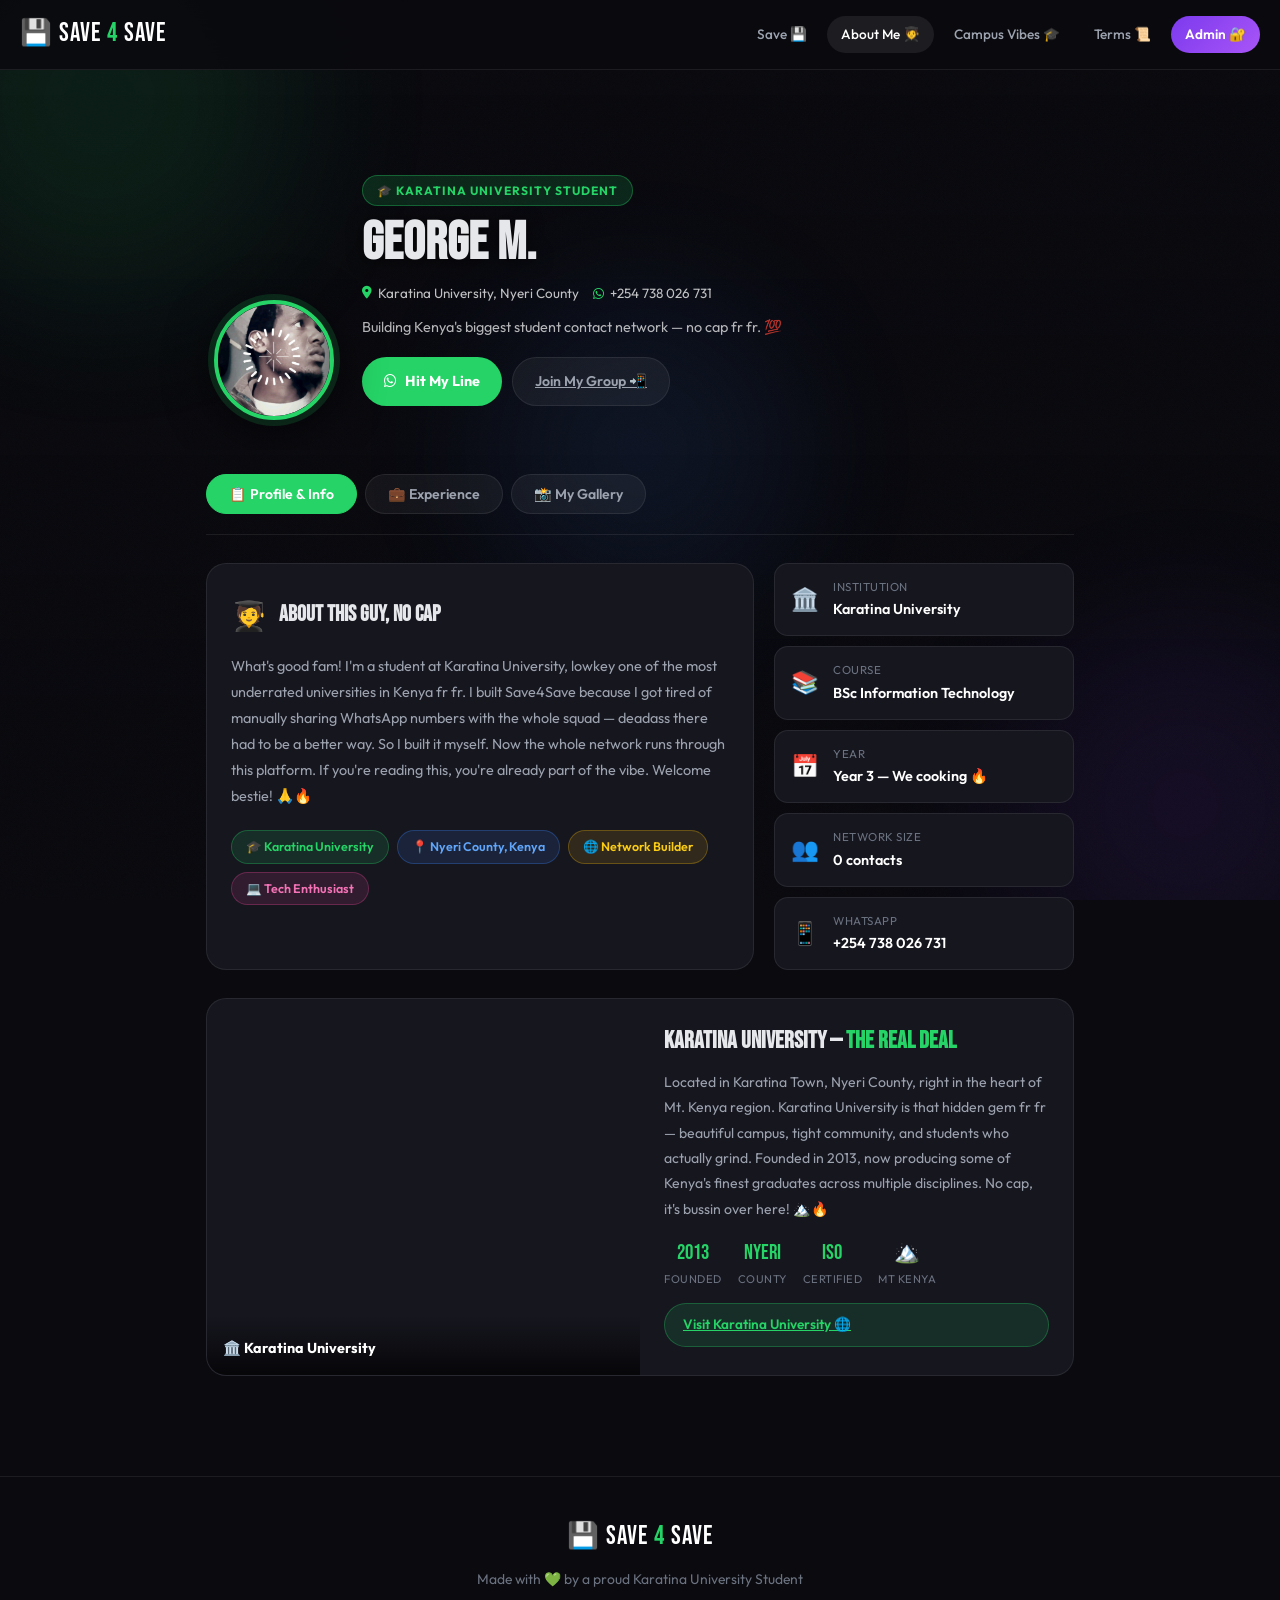
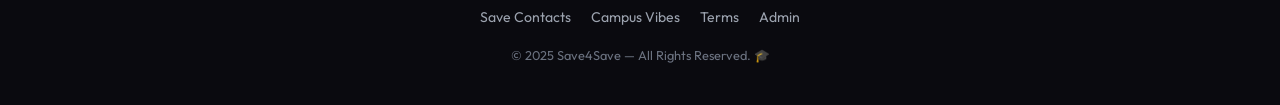
==== about.html @ a0dfc0fa "Save4Save - Kenya Student Network 🇰🇪" ====
<!doctype html>
<html lang="en">
  <head>
    <meta charset="UTF-8" />
    <meta
      name="viewport"
      content="width=device-width,initial-scale=1.0,maximum-scale=1.0,user-scalable=no"
    />
    <meta name="theme-color" content="#0a0a0f" />
    <title>About Me 🧑‍🎓 | Save4Save</title>
    <link rel="stylesheet" href="style.css" />
    <link
      href="https://fonts.googleapis.com/css2?family=Bebas+Neue&family=Outfit:wght@300;400;500;600;700;800;900&display=swap"
      rel="stylesheet"
    />
    <link
      rel="stylesheet"
      href="https://cdnjs.cloudflare.com/ajax/libs/font-awesome/6.5.0/css/all.min.css"
    />
  </head>
  <body>
    <div class="about-page-bg"></div>
    <div class="noise"></div>
    <div class="blobs">
      <div class="bl bl1"></div>
      <div class="bl bl2"></div>
      <div class="bl bl3"></div>
    </div>

    <nav class="navbar">
      <a href="index.html" class="brand"
        ><span>💾</span>Save<span class="g">4</span>Save</a
      >
      <div class="navlinks" id="navLinks">
        <a href="index.html" class="nl">Save 💾</a>
        <a href="about.html" class="nl active">About Me 🧑‍🎓</a>
        <a href="campus.html" class="nl">Campus Vibes 🎓</a>
        <a href="terms.html" class="nl">Terms 📜</a>
        <a href="admin.html" class="nl admin-pill">Admin 🔐</a>
      </div>
      <button class="ham" onclick="toggleNav()">
        <i class="fas fa-bars"></i>
      </button>
    </nav>

    <!-- HERO PROFILE -->
    <section class="about-hero">
      <div class="about-hero-bg"></div>
      <div class="about-hero-content">
        <div class="profile-ava-big" id="profileAvaBig">
          <img
            src="[data-uri]"
            id="profileAvaImg"
            alt="Admin"
            style="
              width: 100%;
              height: 100%;
              object-fit: cover;
              border-radius: 50%;
              display: none;
            "
          /><span id="profileAvaEmoji">👑</span>
        </div>
        <div class="profile-hero-info">
          <div class="profile-tag">🎓 Karatina University Student</div>
          <h1 class="profile-name" id="profileHeroName">Save4Save Admin</h1>
          <div class="profile-meta-row">
            <span class="pmeta"
              ><i class="fas fa-map-marker-alt"></i> Karatina University, Nyeri
              County</span
            >
            <span class="pmeta"
              ><i class="fab fa-whatsapp"></i> +254 738 026 731</span
            >
          </div>
          <div class="profile-bio-text" id="profileHeroBio">
            Building Kenya's biggest student contact network — no cap fr fr. 💯
          </div>
          <div class="profile-hero-btns">
            <a href="https://wa.me/254738026731" target="_blank" class="btn-wa"
              ><i class="fab fa-whatsapp"></i> Hit My Line</a
            >
            <a
              href="https://chat.whatsapp.com/Lku4EybnDOw4VTxQqYb6nT?mode=gi_t"
              target="_blank"
              class="btn-ghost"
              >Join My Group 📲</a
            >
          </div>
        </div>
      </div>
    </section>

    <!-- ABOUT TABS -->
    <section class="about-section">
      <div class="about-tabs">
        <button class="atab active" onclick="switchAboutTab('info', this)">
          📋 Profile &amp; Info
        </button>
        <button class="atab" onclick="switchAboutTab('experience', this)">
          💼 Experience
        </button>
        <button class="atab" onclick="switchAboutTab('gallery', this)">
          📸 My Gallery
        </button>
      </div>

      <!-- INFO TAB -->
      <div class="atab-panel" id="tab-info">
        <div class="info-grid">
          <div class="info-card-big">
            <div class="icb-header">
              <span class="icb-icon">🧑‍🎓</span>
              <h3>About This Guy, No Cap</h3>
            </div>
            <p id="aboutBioText">
              What's good fam! I'm a student at Karatina University, lowkey one
              of the most underrated universities in Kenya fr fr. I built
              Save4Save because I got tired of manually sharing WhatsApp numbers
              with the whole squad — deadass there had to be a better way. So I
              built it myself. Now the whole network runs through this platform.
              If you're reading this, you're already part of the vibe. Welcome
              bestie! 🙏🔥
            </p>
            <div class="about-chips">
              <span class="chip chip-green">🎓 Karatina University</span>
              <span class="chip chip-blue">📍 Nyeri County, Kenya</span>
              <span class="chip chip-yellow">🌐 Network Builder</span>
              <span class="chip chip-pink">💻 Tech Enthusiast</span>
            </div>
          </div>
          <div class="side-cards">
            <div class="side-card">
              <div class="sc-icon">🏛️</div>
              <div>
                <div class="sc-label">Institution</div>
                <div class="sc-val" id="adminInstDisplay">
                  Karatina University
                </div>
              </div>
            </div>
            <div class="side-card">
              <div class="sc-icon">📚</div>
              <div>
                <div class="sc-label">Course</div>
                <div class="sc-val" id="adminCourseDisplay">Loading...</div>
              </div>
            </div>
            <div class="side-card">
              <div class="sc-icon">📅</div>
              <div>
                <div class="sc-label">Year</div>
                <div class="sc-val" id="adminYearDisplay">Loading...</div>
              </div>
            </div>
            <div class="side-card">
              <div class="sc-icon">👥</div>
              <div>
                <div class="sc-label">Network Size</div>
                <div class="sc-val" id="networkSizeDisplay">0 contacts</div>
              </div>
            </div>
            <div class="side-card">
              <div class="sc-icon">📱</div>
              <div>
                <div class="sc-label">WhatsApp</div>
                <div class="sc-val">+254 738 026 731</div>
              </div>
            </div>
          </div>
        </div>

        <!-- Karatina University Spotlight -->
        <div class="uni-spotlight">
          <div class="uni-spot-img">
            <img
              src="https://images.unsplash.com/photo-1562774053-701939374585?w=700&q=80"
              alt="Karatina University Campus"
              onerror="this.style.display = 'none'"
            />
            <div class="uni-spot-overlay">
              <span class="uni-spot-name">🏛️ Karatina University</span>
            </div>
          </div>
          <div class="uni-spot-info">
            <h3>
              Karatina University — <span class="gtext">The Real Deal</span>
            </h3>
            <p>
              Located in Karatina Town, Nyeri County, right in the heart of Mt.
              Kenya region. Karatina University is that hidden gem fr fr —
              beautiful campus, tight community, and students who actually
              grind. Founded in 2013, now producing some of Kenya's finest
              graduates across multiple disciplines. No cap, it's bussin over
              here! 🏔️🔥
            </p>
            <div class="uni-facts">
              <div class="uni-fact">
                <span class="uf-num">2013</span
                ><span class="uf-label">Founded</span>
              </div>
              <div class="uni-fact">
                <span class="uf-num">Nyeri</span
                ><span class="uf-label">County</span>
              </div>
              <div class="uni-fact">
                <span class="uf-num">ISO</span
                ><span class="uf-label">Certified</span>
              </div>
              <div class="uni-fact">
                <span class="uf-num">🏔️</span
                ><span class="uf-label">Mt Kenya</span>
              </div>
            </div>
            <a
              href="https://www.karu.ac.ke"
              target="_blank"
              class="btn-sm-green"
              >Visit Karatina University 🌐</a
            >
          </div>
        </div>
      </div>

      <!-- EXPERIENCE TAB -->
      <div class="atab-panel hidden" id="tab-experience">
        <h2 class="tab-section-h">Experience &amp; Skills 💼</h2>
        <p class="tab-section-p">
          The grind doesn't stop, bestie. Here's what I bring to the table fr
          fr. 🔥
        </p>
        <div class="exp-timeline" id="expTimeline"></div>
        <div class="skills-section">
          <h3 class="skills-h">Skills &amp; Strengths 💪</h3>
          <div class="skills-grid" id="skillsGrid"></div>
        </div>
      </div>

      <!-- GALLERY TAB -->
      <div class="atab-panel hidden" id="tab-gallery">
        <div class="gallery-header">
          <h2 class="tab-section-h">My Gallery 📸</h2>
          <p class="tab-section-p">
            Moments captured, vibes locked in. Admin adds pics from the admin
            panel. 🔥
          </p>
        </div>
        <div class="gallery-grid" id="aboutGallery">
          <div class="gallery-empty" id="galleryEmpty">
            <div style="font-size: 3rem">📸</div>
            <p>
              No pics yet bestie — admin hasn't uploaded anything yet. 😅<br />Check
              back soon fr fr!
            </p>
          </div>
        </div>
      </div>
    </section>

    <footer class="footer">
      <div class="brand" style="justify-content: center; margin-bottom: 10px">
        <span>💾</span>Save<span class="g">4</span>Save
      </div>
      <p style="color: var(--muted); font-size: 0.87rem; margin-bottom: 16px">
        Made with 💚 by a proud Karatina University Student
      </p>
      <div class="flinks">
        <a href="index.html">Save Contacts</a
        ><a href="campus.html">Campus Vibes</a><a href="terms.html">Terms</a
        ><a href="admin.html">Admin</a>
      </div>
      <p class="fcopy">© 2025 Save4Save — All Rights Reserved. 🎓</p>
    </footer>

    <div class="toast hidden" id="toast"></div>
    <script src="app.js"></script>
    <script>
      document.addEventListener("DOMContentLoaded", () => loadAboutPage());
    </script>
  </body>
</html>
---- style.css ----
/* ============================================================
   SAVE4SAVE — Complete Mobile-First CSS
   ============================================================ */
:root {
  --bg: #0a0a0f;
  --bg2: #111118;
  --bg3: #1a1a24;
  --card: #16161f;
  --border: rgba(255, 255, 255, 0.08);
  --accent: #25d366;
  --accent2: #128c7e;
  --purple: #7c3aed;
  --purple2: #a855f7;
  --blue: #3b82f6;
  --red: #ef4444;
  --orange: #f97316;
  --yellow: #eab308;
  --white: #ffffff;
  --muted: #6b7280;
  --muted2: #9ca3af;
  --text: #e5e7eb;
  --ff: "Outfit", sans-serif;
  --ff-display: "Bebas Neue", cursive;
  --radius: 16px;
  --radius-sm: 10px;
  --shadow: 0 4px 24px rgba(0, 0, 0, 0.4);
  --shadow-lg: 0 8px 48px rgba(0, 0, 0, 0.6);
  --glow-green: 0 0 20px rgba(37, 211, 102, 0.3);
  --glow-purple: 0 0 20px rgba(124, 58, 237, 0.3);
}
*,
*::before,
*::after {
  box-sizing: border-box;
  margin: 0;
  padding: 0;
}
html {
  scroll-behavior: smooth;
  -webkit-text-size-adjust: 100%;
}
body {
  background: var(--bg);
  color: var(--text);
  font-family: var(--ff);
  font-size: 16px;
  line-height: 1.6;
  overflow-x: hidden;
  min-height: 100vh;
}
.noise {
  position: fixed;
  inset: 0;
  pointer-events: none;
  z-index: 0;
  opacity: 0.3;
  background-image: url("data:image/svg+xml,%3Csvg xmlns='http://www.w3.org/2000/svg' width='300' height='300'%3E%3Cfilter id='n'%3E%3CfeTurbulence baseFrequency='0.75' numOctaves='4' stitchTiles='stitch'/%3E%3C/filter%3E%3Crect width='300' height='300' filter='url(%23n)' opacity='0.08'/%3E%3C/svg%3E");
}
.blobs {
  position: fixed;
  inset: 0;
  pointer-events: none;
  z-index: 0;
  overflow: hidden;
}
.bl {
  position: absolute;
  border-radius: 50%;
  filter: blur(80px);
  opacity: 0.1;
  animation: blobFloat 12s ease-in-out infinite;
}
.bl1 {
  width: 400px;
  height: 400px;
  background: var(--accent);
  top: -100px;
  left: -100px;
  animation-delay: 0s;
}
.bl2 {
  width: 350px;
  height: 350px;
  background: var(--purple);
  bottom: -80px;
  right: -80px;
  animation-delay: -4s;
}
.bl3 {
  width: 300px;
  height: 300px;
  background: var(--blue);
  top: 50%;
  left: 50%;
  transform: translate(-50%, -50%);
  animation-delay: -8s;
}
@keyframes blobFloat {
  0%,
  100% {
    transform: translate(0, 0) scale(1);
  }
  33% {
    transform: translate(30px, -30px) scale(1.05);
  }
  66% {
    transform: translate(-20px, 20px) scale(0.95);
  }
}
.navbar {
  position: sticky;
  top: 0;
  z-index: 1000;
  display: flex;
  align-items: center;
  justify-content: space-between;
  padding: 14px 20px;
  background: rgba(10, 10, 15, 0.92);
  backdrop-filter: blur(20px);
  -webkit-backdrop-filter: blur(20px);
  border-bottom: 1px solid var(--border);
}
.brand {
  font-family: var(--ff-display);
  font-size: 1.6rem;
  letter-spacing: 1px;
  color: var(--white);
  text-decoration: none;
  display: flex;
  align-items: center;
  gap: 6px;
}
.g {
  color: var(--accent);
}
.navlinks {
  display: flex;
  align-items: center;
  gap: 6px;
}
.nl {
  color: var(--muted2);
  text-decoration: none;
  font-size: 0.85rem;
  font-weight: 500;
  padding: 8px 14px;
  border-radius: 50px;
  transition: all 0.2s;
  background: none;
  border: none;
  cursor: pointer;
  font-family: var(--ff);
}
.nl:hover,
.nl.active {
  color: var(--white);
  background: rgba(255, 255, 255, 0.08);
}
.admin-pill {
  background: linear-gradient(135deg, var(--purple), var(--purple2)) !important;
  color: white !important;
  font-weight: 600 !important;
}
.ham {
  display: none;
  background: rgba(255, 255, 255, 0.08);
  border: 1px solid var(--border);
  color: var(--white);
  border-radius: 10px;
  padding: 10px 12px;
  cursor: pointer;
  font-size: 1rem;
}
.hero {
  position: relative;
  z-index: 1;
  padding: 60px 20px 50px;
  text-align: center;
  max-width: 700px;
  margin: 0 auto;
}
.hero-tag {
  display: inline-block;
  background: rgba(37, 211, 102, 0.12);
  border: 1px solid rgba(37, 211, 102, 0.3);
  color: var(--accent);
  font-size: 0.78rem;
  font-weight: 700;
  letter-spacing: 1px;
  padding: 8px 18px;
  border-radius: 50px;
  margin-bottom: 24px;
  text-transform: uppercase;
}
.hero-h1 {
  font-family: var(--ff-display);
  font-size: clamp(3rem, 12vw, 5.5rem);
  line-height: 0.95;
  letter-spacing: 1px;
  margin-bottom: 24px;
  display: flex;
  flex-direction: column;
}
.gtext {
  color: var(--accent);
}
.wtext {
  color: rgba(255, 255, 255, 0.6);
}
.hero-p {
  font-size: clamp(0.95rem, 3.5vw, 1.1rem);
  color: var(--muted2);
  margin-bottom: 36px;
  line-height: 1.8;
  max-width: 540px;
  margin-left: auto;
  margin-right: auto;
}
.wa-hero-card {
  display: flex;
  align-items: center;
  gap: 14px;
  background: rgba(37, 211, 102, 0.08);
  border: 1px solid rgba(37, 211, 102, 0.25);
  border-radius: var(--radius);
  padding: 16px 20px;
  max-width: 480px;
  margin: 0 auto;
  text-align: left;
}
.wa-circle {
  width: 48px;
  height: 48px;
  border-radius: 50%;
  background: var(--accent);
  display: flex;
  align-items: center;
  justify-content: center;
  font-size: 1.4rem;
  color: white;
  flex-shrink: 0;
}
.wa-text {
  flex: 1;
  display: flex;
  flex-direction: column;
  gap: 2px;
}
.wa-text strong {
  font-size: 0.95rem;
  color: var(--white);
  font-weight: 700;
}
.wa-text span {
  font-size: 0.8rem;
  color: var(--muted2);
}
.vcf-explainer {
  position: relative;
  z-index: 1;
  padding: 20px 16px 40px;
  max-width: 900px;
  margin: 0 auto;
}
.vcf-box {
  background: var(--card);
  border: 1px solid var(--border);
  border-radius: 24px;
  padding: 36px 28px;
  text-align: center;
}
.vcf-icon-big {
  font-size: 3rem;
  margin-bottom: 16px;
}
.vcf-title {
  font-family: var(--ff-display);
  font-size: clamp(1.5rem, 6vw, 2.4rem);
  margin-bottom: 10px;
  line-height: 1.2;
}
.vcf-sub {
  color: var(--muted2);
  margin-bottom: 32px;
  font-size: 0.95rem;
}
.vcf-cards {
  display: grid;
  grid-template-columns: repeat(auto-fit, minmax(240px, 1fr));
  gap: 16px;
  margin-bottom: 32px;
  text-align: left;
}
.vcf-card {
  background: var(--bg3);
  border: 1px solid var(--border);
  border-radius: var(--radius);
  padding: 22px 20px;
  transition:
    transform 0.2s,
    border-color 0.2s;
}
.vcf-card:hover {
  transform: translateY(-2px);
  border-color: rgba(37, 211, 102, 0.3);
}
.vcf-card-icon {
  font-size: 2rem;
  margin-bottom: 12px;
}
.vcf-card h3 {
  font-size: 1rem;
  font-weight: 700;
  color: var(--white);
  margin-bottom: 10px;
}
.vcf-card p {
  font-size: 0.88rem;
  color: var(--muted2);
  line-height: 1.7;
}
.vcf-steps {
  display: flex;
  flex-direction: column;
  gap: 12px;
  max-width: 500px;
  margin: 0 auto;
  text-align: left;
}
.vcf-step {
  display: flex;
  align-items: center;
  gap: 14px;
  background: var(--bg3);
  border: 1px solid var(--border);
  border-radius: 12px;
  padding: 14px 18px;
  font-size: 0.9rem;
}
.vs-num {
  width: 32px;
  height: 32px;
  border-radius: 50%;
  background: linear-gradient(135deg, var(--accent), var(--accent2));
  color: white;
  font-weight: 800;
  font-size: 0.85rem;
  display: flex;
  align-items: center;
  justify-content: center;
  flex-shrink: 0;
}
.phone-demo-wrap {
  display: flex;
  justify-content: center;
  gap: 16px;
  flex-wrap: wrap;
  margin: 28px 0;
}
.phone-mock {
  width: 130px;
  background: var(--bg3);
  border: 2px solid rgba(255, 255, 255, 0.1);
  border-radius: 20px;
  padding: 14px 10px;
  text-align: center;
}
.phone-mock .pm-icon {
  font-size: 2rem;
  margin-bottom: 8px;
}
.phone-mock .pm-label {
  font-weight: 700;
  color: var(--white);
  font-size: 0.8rem;
}
.phone-mock .pm-step {
  font-size: 0.7rem;
  color: var(--muted2);
  margin-top: 6px;
  line-height: 1.4;
}
.callout {
  position: relative;
  z-index: 1;
  display: flex;
  align-items: center;
  gap: 14px;
  background: linear-gradient(
    135deg,
    rgba(124, 58, 237, 0.12),
    rgba(168, 85, 247, 0.08)
  );
  border: 1px solid rgba(124, 58, 237, 0.3);
  border-radius: var(--radius);
  padding: 20px;
  flex-wrap: wrap;
  max-width: 860px;
  margin: 0 auto 20px;
}
.callout-icon {
  font-size: 2rem;
  flex-shrink: 0;
}
.callout > div {
  flex: 1;
  min-width: 200px;
}
.callout strong {
  display: block;
  font-size: 0.95rem;
  margin-bottom: 4px;
  color: var(--white);
}
.callout p {
  font-size: 0.82rem;
  color: var(--muted2);
}
.steps-wrap {
  position: relative;
  z-index: 1;
  max-width: 780px;
  margin: 0 auto;
  padding: 20px 16px 60px;
}
.step-bar {
  display: flex;
  align-items: center;
  justify-content: center;
  margin-bottom: 40px;
}
.sbi {
  display: flex;
  flex-direction: column;
  align-items: center;
  gap: 8px;
  font-size: 0.82rem;
  font-weight: 600;
  color: var(--muted);
}
.sc {
  width: 44px;
  height: 44px;
  border-radius: 50%;
  background: var(--bg3);
  border: 2px solid var(--border);
  display: flex;
  align-items: center;
  justify-content: center;
  font-weight: 700;
  font-size: 1rem;
  transition: all 0.3s;
  position: relative;
}
.sc-active {
  background: linear-gradient(135deg, var(--accent), var(--accent2));
  border-color: transparent;
  color: white;
  box-shadow: var(--glow-green);
}
.sc-check {
  display: none;
}
.sc-active .snum {
  display: none;
}
.sc-active .sc-check {
  display: inline;
}
.sline {
  height: 2px;
  width: 80px;
  background: var(--border);
  margin: 0 8px;
  margin-bottom: 28px;
  transition: background 0.4s;
}
.sline.done {
  background: var(--accent);
}
.step-panel {
  background: var(--card);
  border: 1px solid var(--border);
  border-radius: 20px;
  padding: 28px 22px;
  margin-bottom: 20px;
  position: relative;
  overflow: hidden;
}
.step-tag {
  font-size: 0.72rem;
  font-weight: 700;
  text-transform: uppercase;
  letter-spacing: 2px;
  color: var(--accent);
  margin-bottom: 12px;
}
.step-h {
  font-family: var(--ff-display);
  font-size: clamp(1.6rem, 6vw, 2.2rem);
  margin-bottom: 12px;
}
.step-desc {
  color: var(--muted2);
  font-size: 0.9rem;
  margin-bottom: 28px;
  line-height: 1.7;
}
.locked-panel {
  overflow: hidden;
}
.locked-ov {
  position: absolute;
  inset: 0;
  background: rgba(10, 10, 15, 0.88);
  backdrop-filter: blur(4px);
  z-index: 10;
  display: flex;
  align-items: center;
  justify-content: center;
  padding: 20px;
}
.locked-box {
  text-align: center;
  max-width: 320px;
}
.lock-emoji {
  font-size: 3rem;
  margin-bottom: 14px;
}
.locked-box h3 {
  font-family: var(--ff-display);
  font-size: 1.6rem;
  margin-bottom: 10px;
}
.locked-box p {
  font-size: 0.88rem;
  color: var(--muted2);
  margin-bottom: 20px;
  line-height: 1.6;
}
.admin-card {
  background: var(--bg3);
  border: 1px solid var(--border);
  border-radius: var(--radius);
  padding: 20px;
  margin-bottom: 24px;
  display: flex;
  align-items: flex-start;
  gap: 18px;
  flex-wrap: wrap;
}
.admin-ava-wrap {
  position: relative;
  flex-shrink: 0;
}
.admin-ava {
  width: 88px;
  height: 88px;
  border-radius: 50%;
  overflow: hidden;
  border: 3px solid var(--accent);
  background: var(--bg);
  display: flex;
  align-items: center;
  justify-content: center;
  flex-shrink: 0;
}
.admin-ava img {
  width: 100%;
  height: 100%;
  object-fit: cover;
  border-radius: 50%;
  display: block;
}
.online-dot {
  position: absolute;
  bottom: 4px;
  right: 4px;
  width: 16px;
  height: 16px;
  border-radius: 50%;
  background: var(--accent);
  border: 3px solid var(--card);
  animation: pulse-green 2s ease-in-out infinite;
}
@keyframes pulse-green {
  0%,
  100% {
    box-shadow: 0 0 0 0 rgba(37, 211, 102, 0.6);
  }
  50% {
    box-shadow: 0 0 0 6px rgba(37, 211, 102, 0);
  }
}
.admin-info {
  flex: 1;
  min-width: 200px;
}
.admin-name-row {
  display: flex;
  align-items: center;
  gap: 10px;
  flex-wrap: wrap;
  margin-bottom: 8px;
}
.admin-name-row h3 {
  font-size: 1.2rem;
  font-weight: 700;
}
.vbadge {
  background: rgba(37, 211, 102, 0.15);
  border: 1px solid rgba(37, 211, 102, 0.3);
  color: var(--accent);
  font-size: 0.72rem;
  font-weight: 700;
  padding: 3px 10px;
  border-radius: 50px;
}
.num-chip {
  display: inline-flex;
  align-items: center;
  gap: 6px;
  background: rgba(37, 211, 102, 0.1);
  border: 1px solid rgba(37, 211, 102, 0.2);
  color: var(--accent);
  font-size: 0.88rem;
  font-weight: 600;
  padding: 6px 14px;
  border-radius: 50px;
  margin-bottom: 10px;
}
.atags {
  display: flex;
  flex-wrap: wrap;
  gap: 6px;
}
.atag {
  font-size: 0.75rem;
  padding: 4px 12px;
  border-radius: 50px;
  font-weight: 600;
  border: 1px solid transparent;
}
.tg {
  background: rgba(37, 211, 102, 0.1);
  border-color: rgba(37, 211, 102, 0.25);
  color: var(--accent);
}
.tb {
  background: rgba(124, 58, 237, 0.1);
  border-color: rgba(124, 58, 237, 0.25);
  color: var(--purple2);
}
.s1actions {
  text-align: center;
}
.s1hint {
  font-size: 0.82rem;
  color: var(--muted);
  margin: 14px 0;
  line-height: 1.6;
}
.btn-skip {
  background: none;
  border: 1px solid var(--border);
  color: var(--muted2);
  font-family: var(--ff);
  font-size: 0.85rem;
  padding: 12px 22px;
  border-radius: 50px;
  cursor: pointer;
  transition: all 0.2s;
}
.btn-skip:hover {
  border-color: var(--accent);
  color: var(--accent);
}
.form-card {
  background: var(--bg3);
  border: 1px solid var(--border);
  border-radius: var(--radius);
  padding: 24px 20px;
}
.fgrid {
  display: grid;
  grid-template-columns: 1fr 1fr;
  gap: 14px;
  margin-top: 20px;
}
.fg {
  display: flex;
  flex-direction: column;
  gap: 6px;
}
.fg.full {
  grid-column: 1/-1;
}
.fl {
  font-size: 0.82rem;
  font-weight: 600;
  color: var(--muted2);
  letter-spacing: 0.3px;
}
.fi {
  background: rgba(255, 255, 255, 0.05);
  border: 1px solid var(--border);
  border-radius: var(--radius-sm);
  color: var(--white);
  font-family: var(--ff);
  font-size: 0.92rem;
  padding: 12px 14px;
  width: 100%;
  transition:
    border-color 0.2s,
    box-shadow 0.2s;
  outline: none;
  -webkit-appearance: none;
  appearance: none;
}
.fi:focus {
  border-color: var(--accent);
  box-shadow: 0 0 0 3px rgba(37, 211, 102, 0.1);
}
.fi::placeholder {
  color: var(--muted);
}
select.fi {
  cursor: pointer;
}
select.fi option {
  background: #1a1a24;
  color: var(--text);
}
textarea.fi {
  resize: vertical;
  min-height: 90px;
}
.pfx-wrap {
  display: flex;
  align-items: stretch;
  border: 1px solid var(--border);
  border-radius: var(--radius-sm);
  overflow: hidden;
}
.pfx {
  background: rgba(37, 211, 102, 0.1);
  color: var(--accent);
  font-weight: 700;
  font-size: 0.88rem;
  padding: 12px;
  border-right: 1px solid var(--border);
  display: flex;
  align-items: center;
  white-space: nowrap;
}
.pfxi {
  border: none !important;
  border-radius: 0 !important;
  flex: 1;
}
.pfx-wrap:focus-within {
  border-color: var(--accent);
  box-shadow: 0 0 0 3px rgba(37, 211, 102, 0.1);
}
.upload-zone {
  border: 2px dashed var(--border);
  border-radius: var(--radius);
  padding: 28px 20px;
  text-align: center;
  cursor: pointer;
  transition: all 0.2s;
  margin-bottom: 6px;
  min-height: 140px;
  display: flex;
  align-items: center;
  justify-content: center;
  position: relative;
  overflow: hidden;
  flex-direction: column;
}
.upload-zone:hover,
.upload-zone.drag {
  border-color: var(--accent);
  background: rgba(37, 211, 102, 0.04);
}
.uz-title {
  font-weight: 700;
  font-size: 1rem;
  margin-bottom: 4px;
}
.uz-hint {
  font-size: 0.8rem;
  color: var(--muted);
}
.pic-prev {
  max-height: 200px;
  max-width: 100%;
  border-radius: 12px;
  object-fit: contain;
}
.hidden {
  display: none !important;
}
.chk-row {
  display: flex;
  align-items: center;
  gap: 12px;
  margin: 20px 0;
  cursor: pointer;
  font-size: 0.88rem;
}
input[type="checkbox"] {
  display: none;
}
.chkbox {
  width: 22px;
  height: 22px;
  border: 2px solid var(--border);
  border-radius: 6px;
  flex-shrink: 0;
  transition: all 0.2s;
  display: flex;
  align-items: center;
  justify-content: center;
}
input[type="checkbox"]:checked + .chkbox {
  background: var(--accent);
  border-color: var(--accent);
}
input[type="checkbox"]:checked + .chkbox::after {
  content: "✓";
  color: white;
  font-weight: 900;
  font-size: 0.85rem;
}
.tlink {
  color: var(--accent);
  text-decoration: none;
}
.tlink:hover {
  text-decoration: underline;
}
.btn-giant {
  display: inline-flex;
  align-items: center;
  justify-content: center;
  gap: 10px;
  background: linear-gradient(135deg, var(--purple), var(--purple2));
  color: white;
  border: none;
  border-radius: 50px;
  padding: 16px 32px;
  font-family: var(--ff);
  font-size: 1rem;
  font-weight: 700;
  cursor: pointer;
  width: 100%;
  transition: all 0.2s;
  box-shadow: 0 4px 20px rgba(124, 58, 237, 0.4);
}
.btn-giant:hover {
  transform: translateY(-2px);
  box-shadow: 0 8px 30px rgba(124, 58, 237, 0.5);
}
.btn-giant:active {
  transform: translateY(0);
}
.green-giant {
  background: linear-gradient(135deg, var(--accent), var(--accent2)) !important;
  box-shadow: 0 4px 20px rgba(37, 211, 102, 0.4) !important;
}
.green-giant:hover {
  box-shadow: 0 8px 30px rgba(37, 211, 102, 0.5) !important;
}
.btn-wa {
  display: inline-flex;
  align-items: center;
  gap: 8px;
  background: var(--accent);
  color: white;
  text-decoration: none;
  border-radius: 50px;
  padding: 12px 22px;
  font-size: 0.9rem;
  font-weight: 700;
  transition: all 0.2s;
  white-space: nowrap;
  border: none;
  cursor: pointer;
  font-family: var(--ff);
}
.btn-wa:hover {
  background: var(--accent2);
  transform: translateY(-1px);
}
.btn-primary {
  display: inline-flex;
  align-items: center;
  gap: 8px;
  background: rgba(124, 58, 237, 0.15);
  border: 1px solid rgba(124, 58, 237, 0.4);
  color: var(--purple2);
  border-radius: 50px;
  padding: 12px 22px;
  font-family: var(--ff);
  font-size: 0.88rem;
  font-weight: 600;
  cursor: pointer;
  text-decoration: none;
  transition: all 0.2s;
}
.btn-primary:hover {
  background: rgba(124, 58, 237, 0.25);
  transform: translateY(-1px);
}
.btn-sm-green {
  display: inline-flex;
  align-items: center;
  gap: 8px;
  background: rgba(37, 211, 102, 0.12);
  border: 1px solid rgba(37, 211, 102, 0.3);
  color: var(--accent);
  border-radius: 50px;
  padding: 10px 18px;
  font-family: var(--ff);
  font-size: 0.85rem;
  font-weight: 600;
  cursor: pointer;
  transition: all 0.2s;
}
.btn-sm-green:hover {
  background: rgba(37, 211, 102, 0.22);
}
.btn-ghost {
  display: inline-flex;
  align-items: center;
  gap: 8px;
  background: rgba(255, 255, 255, 0.05);
  border: 1px solid var(--border);
  color: var(--muted2);
  border-radius: 50px;
  padding: 12px 22px;
  font-family: var(--ff);
  font-size: 0.88rem;
  font-weight: 600;
  cursor: pointer;
  transition: all 0.2s;
}
.btn-ghost:hover {
  border-color: var(--muted2);
  color: var(--white);
}
.btn-danger {
  display: inline-flex;
  align-items: center;
  gap: 8px;
  background: rgba(239, 68, 68, 0.15);
  border: 1px solid rgba(239, 68, 68, 0.4);
  color: var(--red);
  border-radius: 50px;
  padding: 12px 22px;
  font-family: var(--ff);
  font-size: 0.88rem;
  font-weight: 600;
  cursor: pointer;
  transition: all 0.2s;
}
.btn-danger:hover {
  background: rgba(239, 68, 68, 0.25);
}
.modal-bg {
  position: fixed;
  inset: 0;
  background: rgba(0, 0, 0, 0.8);
  backdrop-filter: blur(8px);
  z-index: 9999;
  display: flex;
  align-items: center;
  justify-content: center;
  padding: 20px;
}
.modal-box {
  background: var(--card);
  border: 1px solid var(--border);
  border-radius: 24px;
  padding: 36px 28px;
  max-width: 420px;
  width: 100%;
  text-align: center;
  animation: modalIn 0.25s ease;
}
@keyframes modalIn {
  from {
    transform: scale(0.85);
    opacity: 0;
  }
  to {
    transform: scale(1);
    opacity: 1;
  }
}
.modal-emoji {
  font-size: 3rem;
  margin-bottom: 16px;
}
.modal-box h3 {
  font-family: var(--ff-display);
  font-size: 1.8rem;
  margin-bottom: 10px;
}
.modal-box p {
  color: var(--muted2);
  font-size: 0.9rem;
  margin-bottom: 24px;
  line-height: 1.6;
}
.modal-btns {
  display: flex;
  gap: 10px;
  justify-content: center;
  flex-wrap: wrap;
}
.toast {
  position: fixed;
  bottom: 24px;
  left: 50%;
  transform: translateX(-50%);
  background: var(--card);
  border: 1px solid var(--border);
  border-radius: 50px;
  padding: 14px 24px;
  font-size: 0.9rem;
  font-weight: 600;
  z-index: 99999;
  box-shadow: var(--shadow-lg);
  white-space: nowrap;
  animation: toastIn 0.3s ease;
  max-width: 90vw;
  text-align: center;
}
@keyframes toastIn {
  from {
    transform: translateX(-50%) translateY(20px);
    opacity: 0;
  }
  to {
    transform: translateX(-50%) translateY(0);
    opacity: 1;
  }
}
.footer {
  position: relative;
  z-index: 1;
  text-align: center;
  padding: 40px 20px;
  border-top: 1px solid var(--border);
  margin-top: 40px;
}
.flinks {
  display: flex;
  justify-content: center;
  gap: 20px;
  margin-bottom: 16px;
  flex-wrap: wrap;
}
.flinks a {
  color: var(--muted2);
  text-decoration: none;
  font-size: 0.88rem;
  transition: color 0.2s;
}
.flinks a:hover {
  color: var(--accent);
}
.fcopy {
  color: var(--muted);
  font-size: 0.8rem;
}
/* CAMPUS */
.campus-hero {
  position: relative;
  z-index: 1;
  padding: 60px 20px 40px;
  text-align: center;
  max-width: 700px;
  margin: 0 auto;
}
.campus-hero-tag {
  display: inline-block;
  background: rgba(37, 211, 102, 0.12);
  border: 1px solid rgba(37, 211, 102, 0.3);
  color: var(--accent);
  font-size: 0.78rem;
  font-weight: 700;
  letter-spacing: 1px;
  padding: 8px 18px;
  border-radius: 50px;
  margin-bottom: 22px;
  text-transform: uppercase;
}
.campus-hero-h {
  font-family: var(--ff-display);
  font-size: clamp(2.5rem, 10vw, 4.5rem);
  line-height: 0.98;
  margin-bottom: 18px;
}
.campus-hero-p {
  color: var(--muted2);
  font-size: 0.95rem;
  margin-bottom: 28px;
  line-height: 1.7;
}
.campus-stats {
  display: flex;
  justify-content: center;
  gap: 30px;
  flex-wrap: wrap;
}
.cstat {
  display: flex;
  flex-direction: column;
  align-items: center;
  gap: 4px;
}
.cstat span {
  font-family: var(--ff-display);
  font-size: 2rem;
  color: var(--white);
}
.cstat label {
  font-size: 0.78rem;
  color: var(--muted);
  text-transform: uppercase;
  letter-spacing: 1px;
}
.campus-filters {
  position: relative;
  z-index: 1;
  display: flex;
  justify-content: center;
  gap: 8px;
  flex-wrap: wrap;
  padding: 0 16px 24px;
}
.cf-btn {
  background: rgba(255, 255, 255, 0.05);
  border: 1px solid var(--border);
  color: var(--muted2);
  border-radius: 50px;
  padding: 8px 18px;
  font-family: var(--ff);
  font-size: 0.84rem;
  font-weight: 600;
  cursor: pointer;
  transition: all 0.2s;
}
.cf-btn.active,
.cf-btn:hover {
  background: var(--accent);
  border-color: var(--accent);
  color: white;
}
.campus-grid-wrap {
  position: relative;
  z-index: 1;
  padding: 0 16px 60px;
  max-width: 1100px;
  margin: 0 auto;
}
.campus-grid {
  display: grid;
  grid-template-columns: repeat(auto-fill, minmax(280px, 1fr));
  gap: 16px;
}
.cg-card {
  background: var(--card);
  border: 1px solid var(--border);
  border-radius: var(--radius);
  overflow: hidden;
  cursor: pointer;
  transition:
    transform 0.2s,
    border-color 0.2s;
}
.cg-card:hover {
  transform: translateY(-4px);
  border-color: rgba(37, 211, 102, 0.3);
}
.cg-img-wrap {
  height: 200px;
  overflow: hidden;
  background: var(--bg3);
  display: flex;
  align-items: center;
  justify-content: center;
  font-size: 3rem;
}
.cg-img-wrap img {
  width: 100%;
  height: 100%;
  object-fit: cover;
  display: block;
}
.cg-body {
  padding: 16px;
}
.cg-inst {
  font-weight: 700;
  font-size: 0.92rem;
  margin-bottom: 4px;
}
.cg-caption {
  color: var(--muted2);
  font-size: 0.82rem;
  margin-bottom: 10px;
}
.cg-foot {
  display: flex;
  align-items: center;
  justify-content: space-between;
}
.cg-cat {
  font-size: 0.72rem;
  padding: 3px 10px;
  border-radius: 50px;
  background: rgba(37, 211, 102, 0.1);
  color: var(--accent);
  border: 1px solid rgba(37, 211, 102, 0.2);
}
.like-btn {
  display: flex;
  align-items: center;
  gap: 5px;
  background: none;
  border: none;
  color: var(--muted);
  font-size: 0.82rem;
  cursor: pointer;
  transition: color 0.2s;
  font-family: var(--ff);
}
.like-btn.liked {
  color: #ef4444;
}
.like-btn:hover {
  color: #ef4444;
}
.campus-empty {
  text-align: center;
  padding: 60px 20px;
  color: var(--muted2);
}
.photo-modal-box {
  background: var(--card);
  border: 1px solid var(--border);
  border-radius: 24px;
  max-width: 880px;
  width: 100%;
  overflow: hidden;
  position: relative;
  max-height: 90vh;
  overflow-y: auto;
}
.photo-close {
  position: absolute;
  top: 14px;
  right: 14px;
  background: rgba(255, 255, 255, 0.1);
  border: none;
  color: white;
  width: 36px;
  height: 36px;
  border-radius: 50%;
  cursor: pointer;
  font-size: 0.9rem;
  z-index: 10;
  transition: background 0.2s;
}
.photo-close:hover {
  background: rgba(255, 255, 255, 0.2);
}
.photo-modal-inner {
  display: grid;
  grid-template-columns: 1fr 1fr;
}
.photo-modal-left {
  background: #000;
  display: flex;
  align-items: center;
  justify-content: center;
  min-height: 300px;
}
.modal-photo-img {
  max-width: 100%;
  max-height: 60vh;
  object-fit: contain;
}
.photo-modal-right {
  padding: 28px;
  overflow-y: auto;
}
.modal-photo-inst {
  font-weight: 700;
  font-size: 1.1rem;
  margin-bottom: 6px;
}
.modal-photo-caption {
  color: var(--muted2);
  font-size: 0.88rem;
  margin-bottom: 10px;
}
.modal-photo-cat {
  display: inline-block;
  background: rgba(37, 211, 102, 0.1);
  color: var(--accent);
  border: 1px solid rgba(37, 211, 102, 0.2);
  font-size: 0.75rem;
  padding: 3px 12px;
  border-radius: 50px;
  margin-bottom: 18px;
}
.like-btn-modal {
  display: flex;
  align-items: center;
  gap: 8px;
  background: rgba(239, 68, 68, 0.1);
  border: 1px solid rgba(239, 68, 68, 0.3);
  color: var(--red);
  border-radius: 50px;
  padding: 10px 20px;
  font-family: var(--ff);
  font-weight: 600;
  font-size: 0.88rem;
  cursor: pointer;
  transition: all 0.2s;
  margin-bottom: 20px;
}
.like-btn-modal.liked {
  background: rgba(239, 68, 68, 0.2);
}
.modal-comments-h {
  font-weight: 700;
  margin-bottom: 12px;
  font-size: 0.95rem;
}
.modal-comments-list {
  display: flex;
  flex-direction: column;
  gap: 10px;
  margin-bottom: 16px;
  max-height: 180px;
  overflow-y: auto;
}
.comment-item {
  background: var(--bg3);
  border-radius: 10px;
  padding: 10px 12px;
  font-size: 0.83rem;
}
.comment-item strong {
  color: var(--accent);
  display: block;
  margin-bottom: 2px;
}
.modal-comment-form {
  display: flex;
  flex-direction: column;
  gap: 8px;
}
/* ADMIN */
.login-screen {
  min-height: 100vh;
  display: flex;
  align-items: center;
  justify-content: center;
  padding: 20px;
  position: relative;
  z-index: 1;
}
.login-card {
  background: var(--card);
  border: 1px solid var(--border);
  border-radius: 24px;
  padding: 40px 28px;
  max-width: 420px;
  width: 100%;
}
.login-h {
  font-family: var(--ff-display);
  font-size: 2.2rem;
  text-align: center;
  margin-bottom: 6px;
}
.login-sub {
  text-align: center;
  color: var(--muted2);
  font-size: 0.88rem;
  margin-bottom: 28px;
}
.login-err {
  background: rgba(239, 68, 68, 0.1);
  border: 1px solid rgba(239, 68, 68, 0.3);
  color: var(--red);
  border-radius: 10px;
  padding: 10px 14px;
  font-size: 0.85rem;
  margin-bottom: 14px;
  text-align: center;
}
.eye-wrap {
  position: relative;
}
.eye-btn {
  position: absolute;
  right: 12px;
  top: 50%;
  transform: translateY(-50%);
  background: none;
  border: none;
  color: var(--muted);
  cursor: pointer;
  padding: 4px;
  transition: color 0.2s;
}
.eye-btn:hover {
  color: var(--white);
}
.admin-dash {
  position: relative;
  z-index: 1;
}
.admin-stats {
  display: grid;
  grid-template-columns: repeat(4, 1fr);
  gap: 12px;
  padding: 20px;
  max-width: 1100px;
  margin: 0 auto;
}
.astat {
  background: var(--card);
  border: 1px solid var(--border);
  border-radius: var(--radius);
  padding: 18px;
  text-align: center;
  display: flex;
  flex-direction: column;
  align-items: center;
  gap: 8px;
}
.astat i {
  font-size: 1.4rem;
  color: var(--accent);
}
.astat span {
  font-family: var(--ff-display);
  font-size: 1.6rem;
  color: var(--white);
}
.astat label {
  font-size: 0.75rem;
  color: var(--muted);
  text-transform: uppercase;
}
.admin-nav-tabs {
  display: flex;
  gap: 8px;
  padding: 0 20px 16px;
  border-bottom: 1px solid var(--border);
  overflow-x: auto;
  -ms-overflow-style: none;
  scrollbar-width: none;
  max-width: 1100px;
  margin: 0 auto;
}
.admin-nav-tabs::-webkit-scrollbar {
  display: none;
}
.adtab {
  background: rgba(255, 255, 255, 0.05);
  border: 1px solid var(--border);
  color: var(--muted2);
  border-radius: 50px;
  padding: 9px 20px;
  font-family: var(--ff);
  font-size: 0.84rem;
  font-weight: 600;
  cursor: pointer;
  white-space: nowrap;
  transition: all 0.2s;
}
.adtab.active,
.adtab:hover {
  background: var(--accent);
  border-color: var(--accent);
  color: white;
}
.admin-tab-panel {
  padding: 24px 20px;
  max-width: 1100px;
  margin: 0 auto;
}
.contacts-toolbar {
  display: flex;
  align-items: flex-start;
  justify-content: space-between;
  gap: 16px;
  margin-bottom: 20px;
  flex-wrap: wrap;
}
.search-wrap {
  position: relative;
}
.si {
  position: absolute;
  left: 14px;
  top: 50%;
  transform: translateY(-50%);
  color: var(--muted);
  font-size: 0.9rem;
}
.search-inp {
  background: rgba(255, 255, 255, 0.05);
  border: 1px solid var(--border);
  border-radius: 50px;
  color: var(--white);
  font-family: var(--ff);
  font-size: 0.88rem;
  padding: 10px 14px 10px 36px;
  width: 100%;
  outline: none;
  transition: border-color 0.2s;
}
.search-inp:focus {
  border-color: var(--accent);
}
.table-wrap {
  overflow-x: auto;
}
.ctable {
  width: 100%;
  border-collapse: collapse;
  font-size: 0.85rem;
}
.ctable th {
  background: var(--bg3);
  color: var(--muted2);
  font-weight: 600;
  padding: 12px 14px;
  text-align: left;
  border-bottom: 1px solid var(--border);
  white-space: nowrap;
  font-size: 0.78rem;
  text-transform: uppercase;
  letter-spacing: 0.5px;
}
.ctable td {
  padding: 12px 14px;
  border-bottom: 1px solid rgba(255, 255, 255, 0.04);
  vertical-align: middle;
}
.ctable tr:hover td {
  background: rgba(255, 255, 255, 0.02);
}
.ct-avatar {
  width: 38px;
  height: 38px;
  border-radius: 50%;
  object-fit: cover;
  border: 2px solid var(--border);
}
.ct-av-placeholder {
  width: 38px;
  height: 38px;
  border-radius: 50%;
  background: var(--bg3);
  display: flex;
  align-items: center;
  justify-content: center;
  font-size: 1rem;
}
.empty-st {
  text-align: center;
  padding: 60px 20px;
  color: var(--muted2);
  font-size: 0.9rem;
}
.admin-photo-grid {
  display: grid;
  grid-template-columns: repeat(auto-fill, minmax(200px, 1fr));
  gap: 14px;
  margin-top: 16px;
}
.apg-card {
  background: var(--bg3);
  border: 1px solid var(--border);
  border-radius: var(--radius);
  overflow: hidden;
}
.apg-img {
  height: 140px;
  overflow: hidden;
  background: var(--bg);
  display: flex;
  align-items: center;
  justify-content: center;
}
.apg-img img {
  width: 100%;
  height: 100%;
  object-fit: cover;
}
.apg-body {
  padding: 12px;
  font-size: 0.82rem;
}
.apg-inst {
  font-weight: 700;
  margin-bottom: 4px;
}
.apg-caption {
  color: var(--muted2);
  margin-bottom: 8px;
}
.pass-msg {
  border-radius: 10px;
  padding: 10px 14px;
  font-size: 0.85rem;
  margin-bottom: 14px;
}
.pass-msg.ok {
  background: rgba(37, 211, 102, 0.1);
  border: 1px solid rgba(37, 211, 102, 0.3);
  color: var(--accent);
}
.pass-msg.err {
  background: rgba(239, 68, 68, 0.1);
  border: 1px solid rgba(239, 68, 68, 0.3);
  color: var(--red);
}
.link-display {
  background: var(--bg3);
  border: 1px solid var(--border);
  border-radius: 10px;
  padding: 12px 14px;
  font-size: 0.82rem;
  color: var(--muted2);
  word-break: break-all;
  font-family: monospace;
}
.skill-tag {
  display: flex;
  align-items: center;
  gap: 8px;
  background: var(--bg3);
  border: 1px solid var(--border);
  border-radius: 50px;
  padding: 6px 14px;
  font-size: 0.82rem;
}
.skill-bar-wrap {
  flex: 1;
  height: 6px;
  background: rgba(255, 255, 255, 0.08);
  border-radius: 3px;
  overflow: hidden;
}
.skill-bar {
  height: 100%;
  background: linear-gradient(90deg, var(--accent), var(--accent2));
  border-radius: 3px;
}
.skill-del {
  background: none;
  border: none;
  color: var(--red);
  cursor: pointer;
  font-size: 0.8rem;
  padding: 2px 4px;
}
.exp-entry {
  background: var(--bg3);
  border: 1px solid var(--border);
  border-radius: var(--radius);
  padding: 16px;
  margin-bottom: 10px;
}
/* TERMS */
.terms-hero {
  position: relative;
  z-index: 1;
  padding: 60px 20px 40px;
  text-align: center;
  max-width: 700px;
  margin: 0 auto;
}
.terms-h1 {
  font-family: var(--ff-display);
  font-size: clamp(2.5rem, 10vw, 4rem);
  margin-bottom: 16px;
}
.terms-hero-p {
  color: var(--muted2);
  font-size: 0.95rem;
  line-height: 1.7;
  margin-bottom: 20px;
}
.terms-meta-row {
  display: flex;
  justify-content: center;
  gap: 20px;
  flex-wrap: wrap;
  font-size: 0.8rem;
  color: var(--muted);
}
.terms-wrap {
  position: relative;
  z-index: 1;
  max-width: 780px;
  margin: 0 auto;
  padding: 0 16px 60px;
  display: flex;
  flex-direction: column;
  gap: 24px;
}
.terms-card {
  background: var(--card);
  border: 1px solid var(--border);
  border-radius: 20px;
  padding: 32px 28px;
}
.terms-sec-icon {
  font-size: 2rem;
  margin-bottom: 14px;
}
.terms-card h2 {
  font-family: var(--ff-display);
  font-size: 1.8rem;
  margin-bottom: 18px;
  color: var(--white);
}
.terms-card h3 {
  font-size: 1rem;
  font-weight: 700;
  color: var(--white);
  margin: 20px 0 10px;
}
.terms-card p {
  color: var(--muted2);
  font-size: 0.9rem;
  line-height: 1.8;
  margin-bottom: 10px;
}
.tlist {
  list-style: none;
  display: flex;
  flex-direction: column;
  gap: 8px;
}
.tlist li {
  color: var(--muted2);
  font-size: 0.9rem;
  padding: 8px 12px;
  background: var(--bg3);
  border-radius: 8px;
  line-height: 1.5;
}
.terms-contact-box {
  margin-top: 20px;
  text-align: center;
}
.agree-banner {
  background: linear-gradient(
    135deg,
    rgba(37, 211, 102, 0.08),
    rgba(18, 140, 126, 0.05)
  );
  border: 1px solid rgba(37, 211, 102, 0.25);
  border-radius: 20px;
  padding: 28px;
  display: flex;
  align-items: center;
  gap: 20px;
  flex-wrap: wrap;
  justify-content: space-between;
}
.agree-banner > div {
  display: flex;
  align-items: flex-start;
  gap: 14px;
  flex: 1;
}
/* RESPONSIVE */
@media (max-width: 768px) {
  .navlinks {
    display: none;
    position: fixed;
    top: 0;
    left: 0;
    right: 0;
    bottom: 0;
    background: rgba(10, 10, 15, 0.98);
    backdrop-filter: blur(20px);
    flex-direction: column;
    align-items: center;
    justify-content: center;
    gap: 10px;
    z-index: 999;
  }
  .navlinks.open {
    display: flex;
  }
  .ham {
    display: flex;
    align-items: center;
    justify-content: center;
    z-index: 1000;
  }
  .nl {
    font-size: 1.2rem;
    padding: 14px 30px;
  }
  .fgrid {
    grid-template-columns: 1fr;
  }
  .fg.full {
    grid-column: 1;
  }
  .admin-stats {
    grid-template-columns: repeat(2, 1fr);
  }
  .photo-modal-inner {
    grid-template-columns: 1fr;
  }
  .photo-modal-left {
    min-height: 220px;
  }
  .contacts-toolbar {
    flex-direction: column;
  }
  .callout {
    flex-direction: column;
  }
}
@media (max-width: 480px) {
  .navbar {
    padding: 12px 16px;
  }
  .brand {
    font-size: 1.3rem;
  }
  .hero {
    padding: 40px 16px 36px;
  }
  .step-panel {
    padding: 22px 16px;
  }
  .admin-card {
    flex-direction: column;
  }
  .wa-hero-card {
    flex-direction: column;
    text-align: center;
  }
  .modal-box {
    padding: 28px 20px;
    border-radius: 20px;
  }
  .vcf-box {
    padding: 28px 16px;
  }
  .vcf-cards {
    grid-template-columns: 1fr;
  }
  .sline {
    width: 40px;
  }
  .modal-btns {
    flex-direction: column;
    align-items: stretch;
  }
  .modal-btns button,
  .modal-btns a {
    width: 100%;
    text-align: center;
    justify-content: center;
  }
  .terms-card {
    padding: 22px 16px;
  }
  .agree-banner {
    flex-direction: column;
    text-align: center;
  }
  .agree-banner > div {
    justify-content: center;
  }
  .campus-grid {
    grid-template-columns: 1fr;
  }
  .btn-giant {
    font-size: 0.92rem;
    padding: 15px 24px;
  }
  .vcf-step {
    padding: 12px 14px;
    font-size: 0.84rem;
  }
  .admin-nav-tabs {
    padding: 0 16px 14px;
  }
  .adtab {
    padding: 8px 14px;
    font-size: 0.8rem;
  }
  .admin-tab-panel {
    padding: 18px 14px;
  }
  .phone-demo-wrap {
    gap: 10px;
  }
  .phone-mock {
    width: 110px;
  }
}
body,
html {
  max-width: 100%;
  overflow-x: hidden;
}
img {
  max-width: 100%;
}
@supports (padding: env(safe-area-inset-bottom)) {
  .navbar {
    padding-top: max(14px, env(safe-area-inset-top));
  }
  .toast {
    bottom: max(24px, env(safe-area-inset-bottom));
  }
}

/* ============================================================
   ABOUT ME PAGE — Complete Styles
   ============================================================ */

/* ---- HERO ---- */
.about-hero {
  position: relative;
  z-index: 1;
  min-height: 420px;
  display: flex;
  align-items: flex-end;
  overflow: hidden;
}

.about-hero-bg {
  position: absolute;
  inset: 0;
  background:
    linear-gradient(
      to bottom,
      rgba(10, 10, 15, 0.2) 0%,
      rgba(10, 10, 15, 0.6) 55%,
      #0a0a0f 100%
    ),
    url("https://images.unsplash.com/photo-1547471080-7cc2caa01a7e?w=1400&q=80")
      center/cover no-repeat;
  z-index: 0;
}

.about-hero-content {
  position: relative;
  z-index: 2;
  display: flex;
  align-items: flex-end;
  gap: 28px;
  padding: 0 24px 40px;
  max-width: 900px;
  margin: 0 auto;
  width: 100%;
  flex-wrap: wrap;
}

/* ---- PROFILE AVATAR ---- */
.profile-ava-big {
  width: 120px;
  height: 120px;
  border-radius: 50%;
  border: 4px solid var(--accent);
  background: var(--bg3);
  display: flex;
  align-items: center;
  justify-content: center;
  font-size: 2.8rem;
  overflow: hidden;
  flex-shrink: 0;
  box-shadow:
    0 0 0 6px rgba(37, 211, 102, 0.15),
    var(--shadow-lg);
  position: relative;
  bottom: -10px;
}

.profile-ava-big img {
  width: 100%;
  height: 100%;
  object-fit: cover;
  border-radius: 50%;
}

/* ---- PROFILE HERO INFO ---- */
.profile-hero-info {
  flex: 1;
  min-width: 240px;
  padding-bottom: 4px;
}

.profile-tag {
  display: inline-block;
  background: rgba(37, 211, 102, 0.15);
  border: 1px solid rgba(37, 211, 102, 0.35);
  color: var(--accent);
  font-size: 0.75rem;
  font-weight: 700;
  letter-spacing: 1px;
  padding: 5px 14px;
  border-radius: 50px;
  margin-bottom: 10px;
  text-transform: uppercase;
}

.profile-name {
  font-family: var(--ff-display);
  font-size: clamp(2rem, 7vw, 3.4rem);
  line-height: 1;
  margin-bottom: 12px;
  text-shadow: 0 2px 16px rgba(0, 0, 0, 0.6);
}

.profile-meta-row {
  display: flex;
  flex-wrap: wrap;
  gap: 14px;
  margin-bottom: 12px;
}

.pmeta {
  display: flex;
  align-items: center;
  gap: 6px;
  font-size: 0.84rem;
  color: rgba(255, 255, 255, 0.75);
}

.pmeta i {
  color: var(--accent);
  font-size: 0.8rem;
}

.profile-bio-text {
  font-size: 0.9rem;
  color: rgba(255, 255, 255, 0.7);
  margin-bottom: 18px;
  line-height: 1.6;
  max-width: 480px;
}

.profile-hero-btns {
  display: flex;
  gap: 10px;
  flex-wrap: wrap;
}

/* ---- ABOUT SECTION (Tabs) ---- */
.about-section {
  position: relative;
  z-index: 1;
  max-width: 900px;
  margin: 0 auto;
  padding: 0 16px 60px;
}

.about-tabs {
  display: flex;
  gap: 8px;
  padding: 24px 0 20px;
  border-bottom: 1px solid var(--border);
  overflow-x: auto;
  -ms-overflow-style: none;
  scrollbar-width: none;
}
.about-tabs::-webkit-scrollbar {
  display: none;
}

.atab {
  background: rgba(255, 255, 255, 0.05);
  border: 1px solid var(--border);
  color: var(--muted2);
  border-radius: 50px;
  padding: 10px 22px;
  font-family: var(--ff);
  font-size: 0.88rem;
  font-weight: 600;
  cursor: pointer;
  white-space: nowrap;
  transition: all 0.2s;
}

.atab.active,
.atab:hover {
  background: var(--accent);
  border-color: var(--accent);
  color: white;
}

.atab-panel {
  padding-top: 28px;
}

/* ---- INFO TAB ---- */
.info-grid {
  display: grid;
  grid-template-columns: 1fr 300px;
  gap: 20px;
  margin-bottom: 28px;
}

.info-card-big {
  background: var(--card);
  border: 1px solid var(--border);
  border-radius: 20px;
  padding: 28px 24px;
}

.icb-header {
  display: flex;
  align-items: center;
  gap: 12px;
  margin-bottom: 16px;
}

.icb-icon {
  font-size: 1.8rem;
}

.icb-header h3 {
  font-family: var(--ff-display);
  font-size: 1.4rem;
}

.info-card-big p {
  color: var(--muted2);
  font-size: 0.9rem;
  line-height: 1.8;
  margin-bottom: 20px;
}

/* chips */
.about-chips {
  display: flex;
  flex-wrap: wrap;
  gap: 8px;
}

.chip {
  font-size: 0.78rem;
  font-weight: 600;
  padding: 6px 14px;
  border-radius: 50px;
  border: 1px solid transparent;
}

.chip-green {
  background: rgba(37, 211, 102, 0.12);
  border-color: rgba(37, 211, 102, 0.3);
  color: var(--accent);
}
.chip-blue {
  background: rgba(59, 130, 246, 0.12);
  border-color: rgba(59, 130, 246, 0.3);
  color: #60a5fa;
}
.chip-yellow {
  background: rgba(234, 179, 8, 0.12);
  border-color: rgba(234, 179, 8, 0.3);
  color: #facc15;
}
.chip-pink {
  background: rgba(236, 72, 153, 0.12);
  border-color: rgba(236, 72, 153, 0.3);
  color: #f472b6;
}

/* side cards */
.side-cards {
  display: flex;
  flex-direction: column;
  gap: 10px;
}

.side-card {
  background: var(--card);
  border: 1px solid var(--border);
  border-radius: 14px;
  padding: 14px 16px;
  display: flex;
  align-items: center;
  gap: 14px;
  transition: border-color 0.2s;
}

.side-card:hover {
  border-color: rgba(37, 211, 102, 0.3);
}

.sc-icon {
  font-size: 1.4rem;
  flex-shrink: 0;
}

.sc-label {
  font-size: 0.72rem;
  color: var(--muted);
  text-transform: uppercase;
  letter-spacing: 0.5px;
  margin-bottom: 2px;
}

.sc-val {
  font-size: 0.9rem;
  font-weight: 600;
  color: var(--white);
}

/* ---- KARATINA SPOTLIGHT ---- */
.uni-spotlight {
  background: var(--card);
  border: 1px solid var(--border);
  border-radius: 20px;
  overflow: hidden;
  display: grid;
  grid-template-columns: 1fr 1fr;
  margin-top: 8px;
}

.uni-spot-img {
  position: relative;
  min-height: 240px;
  overflow: hidden;
}

.uni-spot-img img {
  width: 100%;
  height: 100%;
  object-fit: cover;
  display: block;
  transition: transform 0.4s;
}

.uni-spotlight:hover .uni-spot-img img {
  transform: scale(1.04);
}

.uni-spot-overlay {
  position: absolute;
  bottom: 0;
  left: 0;
  right: 0;
  background: linear-gradient(transparent, rgba(0, 0, 0, 0.7));
  padding: 20px 16px 14px;
}

.uni-spot-name {
  font-weight: 700;
  font-size: 0.9rem;
  color: white;
}

.uni-spot-info {
  padding: 28px 24px;
  display: flex;
  flex-direction: column;
  justify-content: center;
  gap: 14px;
}

.uni-spot-info h3 {
  font-family: var(--ff-display);
  font-size: 1.5rem;
  line-height: 1.2;
}

.uni-spot-info p {
  color: var(--muted2);
  font-size: 0.88rem;
  line-height: 1.8;
}

.uni-facts {
  display: flex;
  gap: 16px;
  flex-wrap: wrap;
}

.uni-fact {
  display: flex;
  flex-direction: column;
  align-items: center;
  gap: 2px;
}

.uf-num {
  font-family: var(--ff-display);
  font-size: 1.3rem;
  color: var(--accent);
}

.uf-label {
  font-size: 0.7rem;
  color: var(--muted);
  text-transform: uppercase;
  letter-spacing: 0.5px;
}

/* ---- EXPERIENCE TAB ---- */
.tab-section-h {
  font-family: var(--ff-display);
  font-size: 2rem;
  margin-bottom: 8px;
}

.tab-section-p {
  color: var(--muted2);
  font-size: 0.9rem;
  margin-bottom: 28px;
  line-height: 1.6;
}

/* Timeline */
.exp-timeline {
  position: relative;
  padding-left: 28px;
  margin-bottom: 40px;
}

.exp-timeline::before {
  content: "";
  position: absolute;
  left: 10px;
  top: 8px;
  bottom: 8px;
  width: 2px;
  background: linear-gradient(to bottom, var(--accent), var(--purple));
}

.exp-item {
  position: relative;
  background: var(--card);
  border: 1px solid var(--border);
  border-radius: 16px;
  padding: 20px 20px;
  margin-bottom: 16px;
  transition: border-color 0.2s;
}

.exp-item:hover {
  border-color: rgba(37, 211, 102, 0.3);
}

.exp-item::before {
  content: "";
  position: absolute;
  left: -23px;
  top: 24px;
  width: 12px;
  height: 12px;
  border-radius: 50%;
  background: var(--accent);
  border: 3px solid var(--bg);
  box-shadow: var(--glow-green);
}

.exp-role {
  font-weight: 700;
  font-size: 1rem;
  color: var(--white);
  margin-bottom: 4px;
}

.exp-org {
  font-size: 0.88rem;
  color: var(--accent);
  margin-bottom: 4px;
}

.exp-dur {
  font-size: 0.78rem;
  color: var(--muted);
}

/* Default experience items shown if none in localStorage */
.exp-default {
  display: flex;
  flex-direction: column;
  gap: 16px;
}

/* Skills grid */
.skills-section {
  margin-top: 8px;
}

.skills-h {
  font-family: var(--ff-display);
  font-size: 1.6rem;
  margin-bottom: 16px;
}

.skills-grid {
  display: grid;
  grid-template-columns: repeat(auto-fill, minmax(260px, 1fr));
  gap: 12px;
}

.skill-item {
  background: var(--card);
  border: 1px solid var(--border);
  border-radius: 14px;
  padding: 16px 18px;
  display: flex;
  flex-direction: column;
  gap: 10px;
}

.skill-name-row {
  display: flex;
  justify-content: space-between;
  align-items: center;
}

.skill-name {
  font-weight: 600;
  font-size: 0.9rem;
}

.skill-pct {
  font-size: 0.78rem;
  color: var(--accent);
  font-weight: 700;
}

.skill-track {
  height: 7px;
  background: rgba(255, 255, 255, 0.07);
  border-radius: 4px;
  overflow: hidden;
}

.skill-fill {
  height: 100%;
  background: linear-gradient(90deg, var(--accent), var(--accent2));
  border-radius: 4px;
  transition: width 1s ease;
}

/* ---- GALLERY TAB ---- */
.gallery-header {
  margin-bottom: 4px;
}

.gallery-grid {
  display: grid;
  grid-template-columns: repeat(auto-fill, minmax(240px, 1fr));
  gap: 14px;
}

.gallery-item {
  background: var(--card);
  border: 1px solid var(--border);
  border-radius: var(--radius);
  overflow: hidden;
  cursor: pointer;
  transition:
    transform 0.2s,
    border-color 0.2s;
}

.gallery-item:hover {
  transform: translateY(-3px);
  border-color: rgba(37, 211, 102, 0.3);
}

.gallery-img {
  height: 180px;
  overflow: hidden;
  background: var(--bg3);
  display: flex;
  align-items: center;
  justify-content: center;
}

.gallery-img img {
  width: 100%;
  height: 100%;
  object-fit: cover;
  display: block;
  transition: transform 0.3s;
}

.gallery-item:hover .gallery-img img {
  transform: scale(1.05);
}

.gallery-caption {
  padding: 12px 14px;
  font-size: 0.82rem;
  color: var(--muted2);
  line-height: 1.4;
}

.gallery-empty {
  grid-column: 1 / -1;
  text-align: center;
  padding: 60px 20px;
  color: var(--muted2);
  font-size: 0.9rem;
  line-height: 1.8;
}

/* ============================================================
   ABOUT PAGE RESPONSIVE
   ============================================================ */

@media (max-width: 768px) {
  .info-grid {
    grid-template-columns: 1fr;
  }
  .uni-spotlight {
    grid-template-columns: 1fr;
  }
  .uni-spot-img {
    min-height: 200px;
  }
  .about-hero-content {
    padding: 0 16px 32px;
    gap: 16px;
  }
  .profile-ava-big {
    width: 90px;
    height: 90px;
    font-size: 2rem;
  }
  .profile-name {
    font-size: clamp(1.8rem, 7vw, 2.8rem);
  }
}

@media (max-width: 480px) {
  .about-hero {
    min-height: 360px;
  }
  .about-hero-content {
    flex-direction: column;
    align-items: flex-start;
  }
  .profile-ava-big {
    bottom: 0;
  }
  .profile-hero-btns {
    flex-direction: column;
  }
  .profile-hero-btns .btn-wa,
  .profile-hero-btns .btn-ghost {
    width: 100%;
    justify-content: center;
  }
  .skills-grid {
    grid-template-columns: 1fr;
  }
  .gallery-grid {
    grid-template-columns: 1fr 1fr;
  }
  .about-tabs {
    gap: 6px;
  }
  .atab {
    padding: 9px 16px;
    font-size: 0.82rem;
  }
  .tab-section-h {
    font-size: 1.6rem;
  }
  .uni-facts {
    gap: 12px;
  }
}

@media (max-width: 360px) {
  .gallery-grid {
    grid-template-columns: 1fr;
  }
}

/* ---- ABOUT PAGE FULL BG (persists across all tabs) ---- */
.about-page-bg {
  position: fixed;
  inset: 0;
  z-index: 0;
  background:
    linear-gradient(
      to bottom,
      rgba(10, 10, 15, 0.55) 0%,
      rgba(10, 10, 15, 0.75) 40%,
      rgba(10, 10, 15, 0.95) 80%,
      #0a0a0f 100%
    ),
    url("https://images.unsplash.com/photo-1547471080-7cc2caa01a7e?w=1600&q=80")
      center/cover no-repeat fixed;
  pointer-events: none;
}

/* Make about content sit above bg */
.about-hero,
.about-section,
.footer,
.navbar,
.toast {
  position: relative;
  z-index: 2;
}

/* Remove the old about-hero-bg since we now use fixed full page bg */
.about-hero-bg {
  display: none;
}

/* Hero gets transparent bg now since page bg shows through */
.about-hero {
  min-height: 380px;
  background: transparent;
}

/* Campus hero bg also applied as full page for campus page */
.campus-page-bg {
  position: fixed;
  inset: 0;
  z-index: 0;
  background:
    linear-gradient(
      to bottom,
      rgba(10, 10, 15, 0.4) 0%,
      rgba(10, 10, 15, 0.7) 35%,
      rgba(10, 10, 15, 0.95) 70%,
      #0a0a0f 100%
    ),
    url("https://images.unsplash.com/photo-1547471080-7cc2caa01a7e?w=1600&q=80")
      center/cover no-repeat fixed;
  pointer-events: none;
}

.campus-hero-bg {
  background: transparent !important;
}
.campus-hero-bg::before {
  display: none !important;
}
.campus-hero-bg,
.campus-filters,
.campus-grid-wrap,
.footer,
.campus-page-bg ~ .navbar,
.campus-page-bg ~ .noise ~ .blobs ~ .navbar {
  position: relative;
  z-index: 2;
}
/* General rule: anything after the fixed bg layers needs to be above */
body > .navbar {
  position: relative;
  z-index: 2;
}
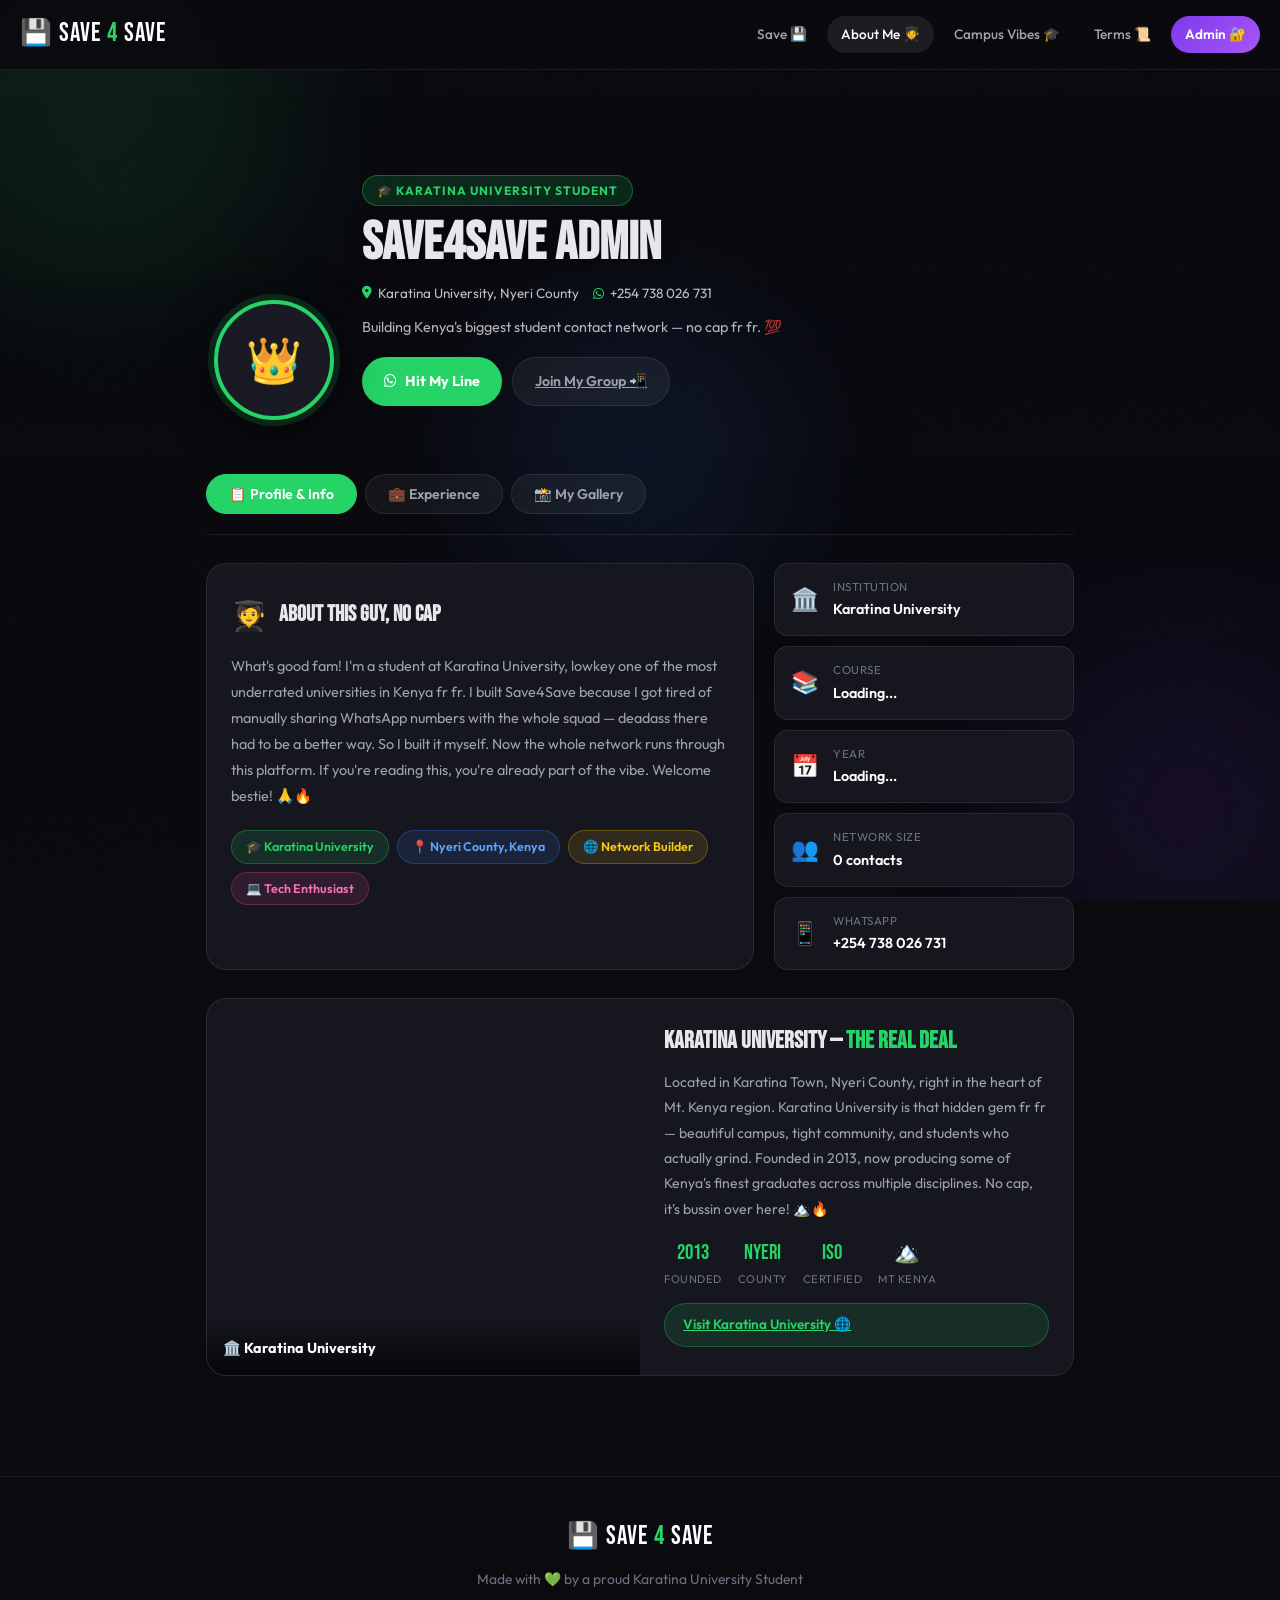
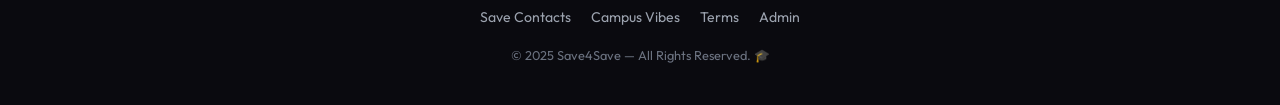
==== commit 7f962eca: "Add Supabase database - contacts now sync to cloud ☁️" ====
--- a/about.html
+++ b/about.html
@@ -17,6 +17,9 @@
       rel="stylesheet"
       href="https://cdnjs.cloudflare.com/ajax/libs/font-awesome/6.5.0/css/all.min.css"
     />
+    <!-- Supabase -->
+    <script src="https://cdn.jsdelivr.net/npm/@supabase/supabase-js@2"></script>
+    <script src="db.js"></script>
   </head>
   <body>
     <div class="about-page-bg"></div>
